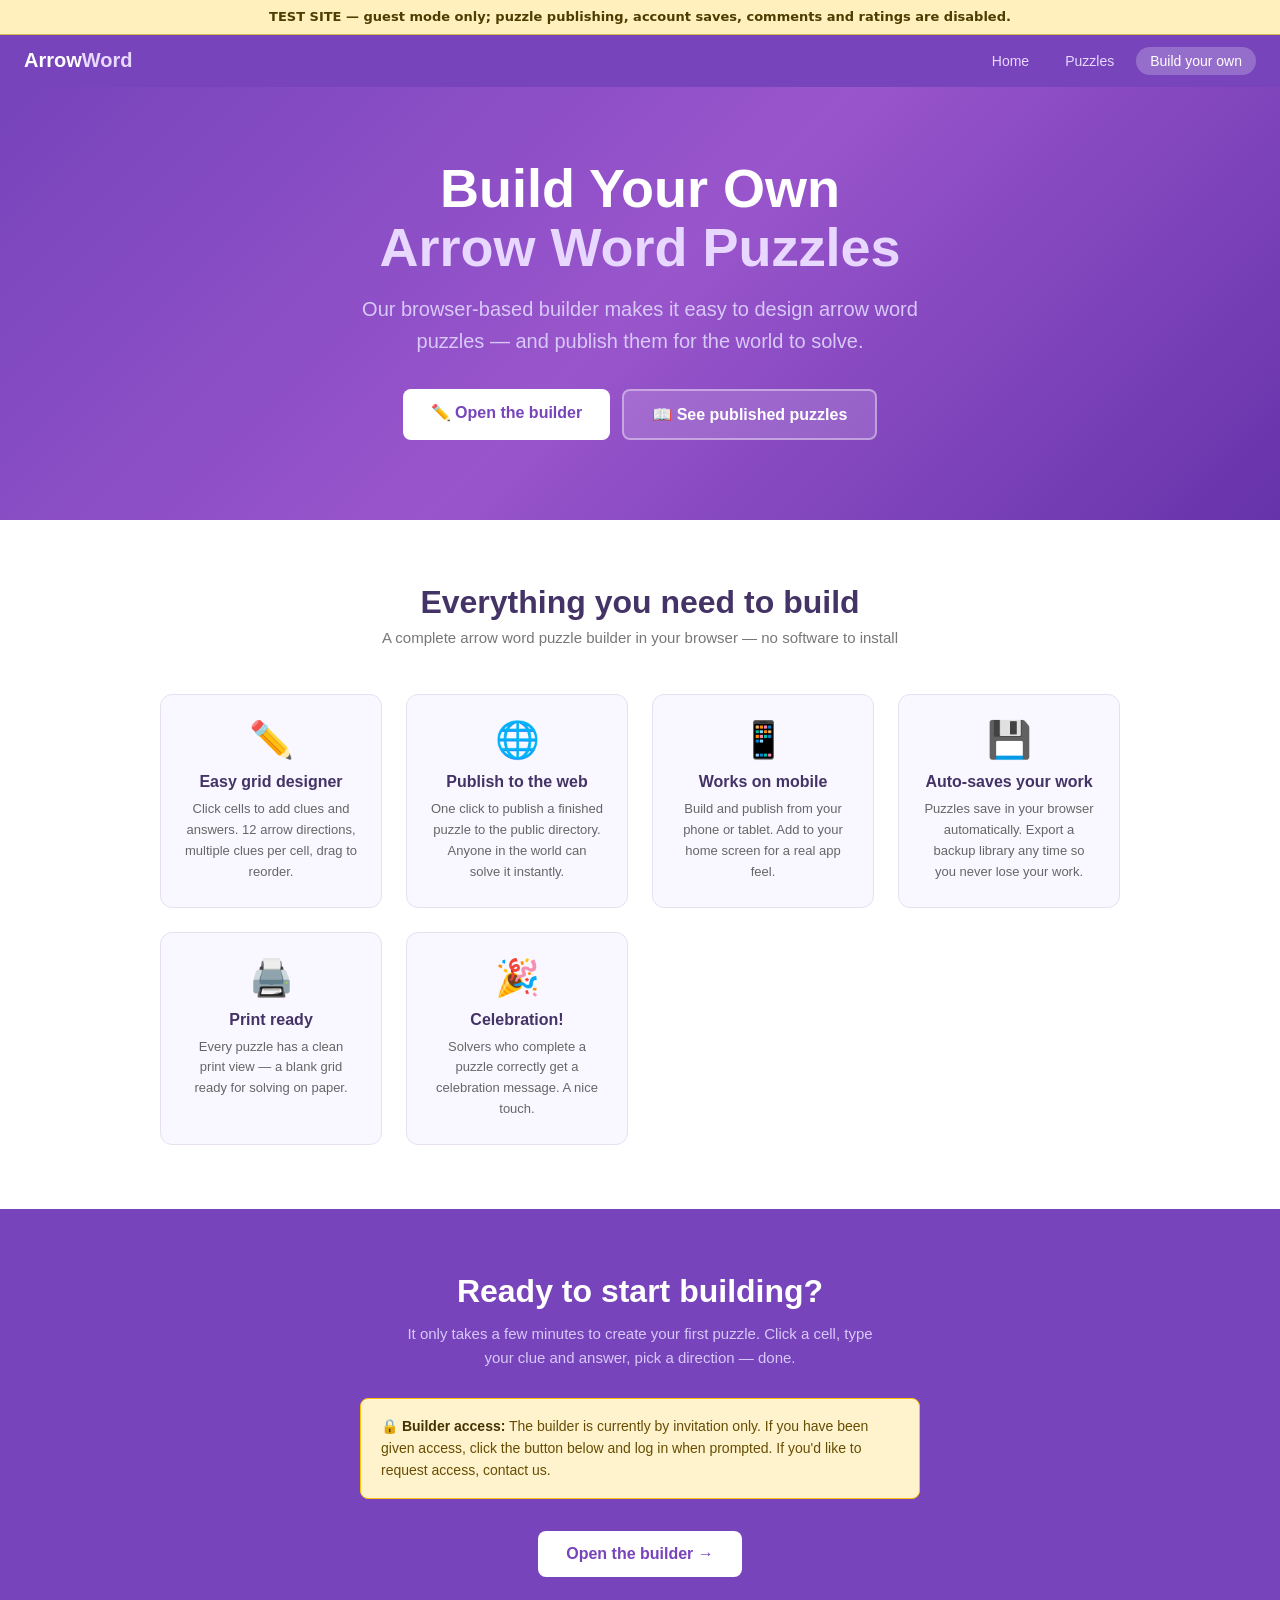
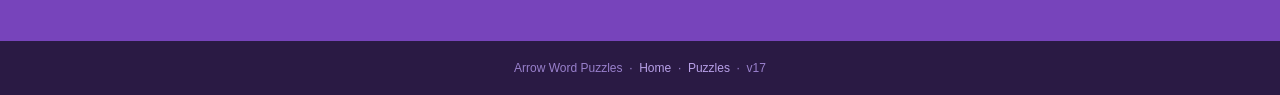
==== about-builder.html @ 591d964e "Add files via upload" ====
<!DOCTYPE html>
<html lang="en">
<head>
<meta charset="UTF-8">
  <meta http-equiv="Cache-Control" content="no-cache, no-store, must-revalidate">
  <meta http-equiv="Pragma" content="no-cache">
  <meta http-equiv="Expires" content="0">
<meta name="viewport" content="width=device-width, initial-scale=1.0">
<link rel="icon" type="image/png" href="favicon.png">
<link rel="apple-touch-icon" href="favicon.png">
<title>Build Your Own Puzzles — Arrow Word Puzzle Builder</title>
<script src="staging-safety.js"></script>
<!-- Arrow Word Puzzles v17 - Builder promo / about page -->
<style>
*{box-sizing:border-box;margin:0;padding:0}
body{font-family:Arial,sans-serif;background:#f5f0ff;color:#222;min-height:100vh}
nav{background:#7744bb;color:#fff;padding:12px 24px;display:flex;align-items:center;justify-content:space-between;gap:12px;flex-wrap:wrap}
.nav-brand{font-size:20px;font-weight:700;text-decoration:none;color:#fff}
.nav-brand span{color:#e8d8ff}
.nav-links{display:flex;gap:8px;flex-wrap:wrap;align-items:center}
.nav-links a{color:#e8d8ff;text-decoration:none;padding:6px 14px;border-radius:20px;font-size:14px;font-weight:500;transition:background .15s}
.nav-links a:hover{background:rgba(255,255,255,0.15)}
.nav-links a.active{background:rgba(255,255,255,0.22);color:#fff}
.hero{background:linear-gradient(135deg,#7744bb 0%,#9955cc 50%,#6633aa 100%);color:#fff;text-align:center;padding:72px 24px 80px}
.hero h1{font-size:clamp(28px,6vw,54px);font-weight:700;margin-bottom:16px;line-height:1.1}
.hero h1 span{color:#e8d8ff}
.hero p{font-size:clamp(15px,2.5vw,20px);color:#d8c8f8;max-width:580px;margin:0 auto 32px;line-height:1.6}
.hero-btns{display:flex;gap:12px;justify-content:center;flex-wrap:wrap}
.btn{display:inline-block;padding:14px 28px;border-radius:8px;font-size:16px;font-weight:600;text-decoration:none;cursor:pointer;border:none;transition:transform .12s,box-shadow .12s}
.btn:hover{transform:translateY(-2px);box-shadow:0 6px 20px rgba(0,0,0,0.2)}
.btn-primary{background:#fff;color:#7744bb}
.btn-secondary{background:rgba(255,255,255,0.15);color:#fff;border:2px solid rgba(255,255,255,0.4)}
.btn-secondary:hover{background:rgba(255,255,255,0.25)}
.features{padding:64px 24px;background:#fff}
.section-title{text-align:center;font-size:clamp(22px,4vw,32px);font-weight:700;color:#443366;margin-bottom:8px}
.section-sub{text-align:center;font-size:15px;color:#777;margin-bottom:48px}
.features-grid{display:grid;grid-template-columns:repeat(auto-fit,minmax(220px,1fr));gap:24px;max-width:960px;margin:0 auto}
.feature-card{background:#f9f7ff;border:1px solid #e8e0f0;border-radius:12px;padding:24px;text-align:center}
.feature-icon{font-size:36px;margin-bottom:12px}
.feature-card h3{font-size:16px;font-weight:700;color:#443366;margin-bottom:8px}
.feature-card p{font-size:13px;color:#666;line-height:1.6}
.cta{background:#7744bb;color:#fff;text-align:center;padding:64px 24px}
.cta h2{font-size:clamp(22px,4vw,32px);font-weight:700;margin-bottom:12px}
.cta p{font-size:15px;color:#d8c8f8;margin-bottom:28px;max-width:480px;margin-left:auto;margin-right:auto;line-height:1.6}
.access-note{background:#fff3cd;border:1px solid #ffc107;border-radius:8px;padding:16px 20px;max-width:560px;margin:0 auto 32px;font-size:14px;color:#664d03;line-height:1.6;text-align:left}
.access-note strong{color:#443300}
footer{background:#2a1a44;color:#9980cc;text-align:center;padding:20px;font-size:12px}
footer a{color:#b8a0e8;text-decoration:none}
footer a:hover{text-decoration:underline}
</style>
</head>
<body>
<nav>
  <a class="nav-brand" href="index.html">Arrow<span>Word</span></a>
  <div class="nav-links">
    <a href="index.html">Home</a>
    <a href="directory.html">Puzzles</a>
    <a href="about-builder.html" class="active">Build your own</a>
  </div>
</nav>

<section class="hero">
  <h1>Build Your Own<br><span>Arrow Word Puzzles</span></h1>
  <p>Our browser-based builder makes it easy to design arrow word puzzles — and publish them for the world to solve.</p>
  <div class="hero-btns">
    <a href="builder.html" class="btn btn-primary">✏️ Open the builder</a>
    <a href="directory.html" class="btn btn-secondary">📖 See published puzzles</a>
  </div>
</section>

<section class="features">
  <div class="section-title">Everything you need to build</div>
  <div class="section-sub">A complete arrow word puzzle builder in your browser — no software to install</div>
  <div class="features-grid">
    <div class="feature-card"><div class="feature-icon">✏️</div><h3>Easy grid designer</h3><p>Click cells to add clues and answers. 12 arrow directions, multiple clues per cell, drag to reorder.</p></div>
    <div class="feature-card"><div class="feature-icon">🌐</div><h3>Publish to the web</h3><p>One click to publish a finished puzzle to the public directory. Anyone in the world can solve it instantly.</p></div>
    <div class="feature-card"><div class="feature-icon">📱</div><h3>Works on mobile</h3><p>Build and publish from your phone or tablet. Add to your home screen for a real app feel.</p></div>
    <div class="feature-card"><div class="feature-icon">💾</div><h3>Auto-saves your work</h3><p>Puzzles save in your browser automatically. Export a backup library any time so you never lose your work.</p></div>
    <div class="feature-card"><div class="feature-icon">🖨️</div><h3>Print ready</h3><p>Every puzzle has a clean print view — a blank grid ready for solving on paper.</p></div>
    <div class="feature-card"><div class="feature-icon">🎉</div><h3>Celebration!</h3><p>Solvers who complete a puzzle correctly get a celebration message. A nice touch.</p></div>
  </div>
</section>

<section class="cta">
  <h2>Ready to start building?</h2>
  <p>It only takes a few minutes to create your first puzzle. Click a cell, type your clue and answer, pick a direction — done.</p>
  <div class="access-note">
    <strong>🔒 Builder access:</strong> The builder is currently by invitation only.
    If you have been given access, click the button below and log in when prompted.
    If you'd like to request access, contact us.
  </div>
  <a href="builder.html" class="btn btn-primary">Open the builder →</a>
</section>

<footer>
  <p>Arrow Word Puzzles &nbsp;·&nbsp; <a href="index.html">Home</a> &nbsp;·&nbsp; <a href="directory.html">Puzzles</a> &nbsp;·&nbsp; v17</p>
</footer>
</body>
</html>
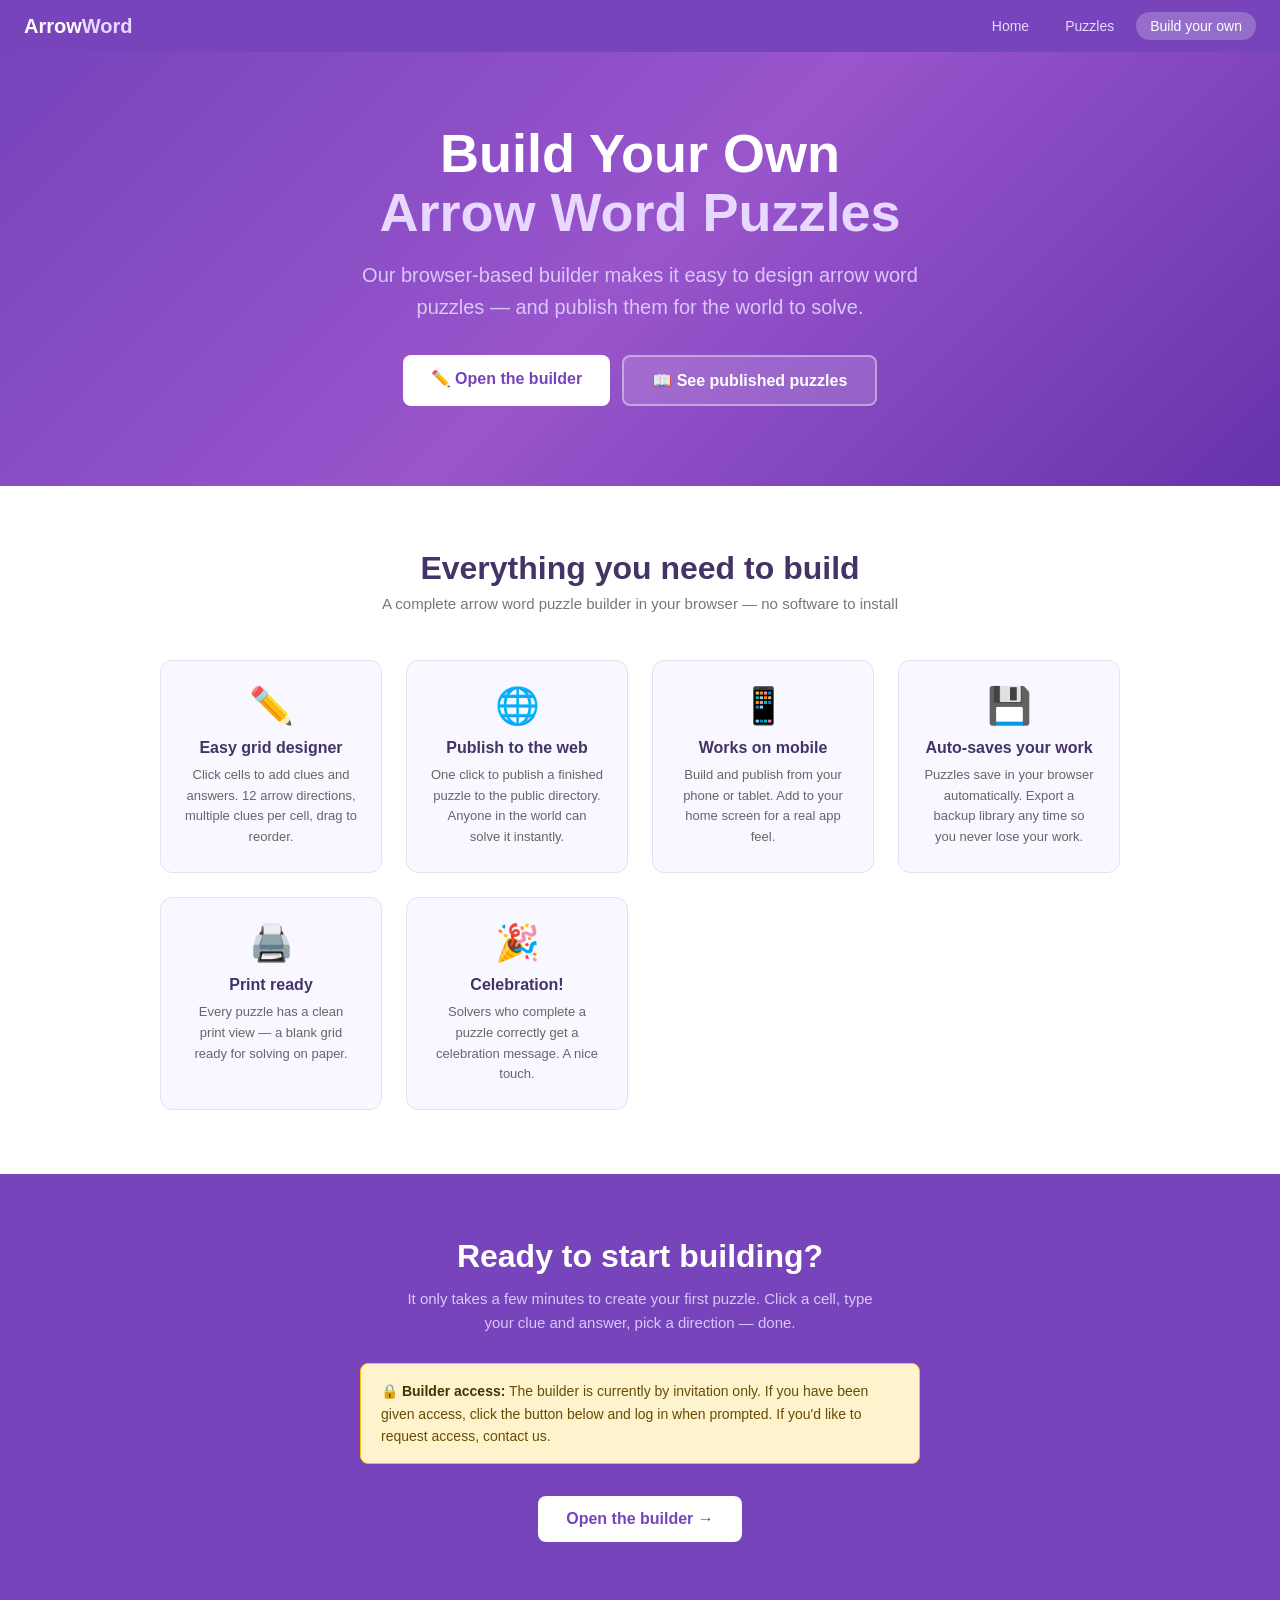
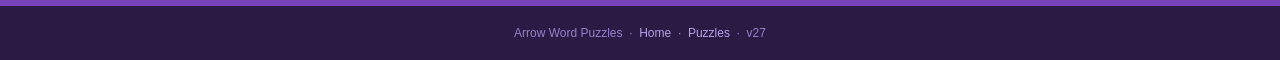
==== commit 79ae7c7e: "Add files via upload" ====
--- a/about-builder.html
+++ b/about-builder.html
@@ -9,8 +9,14 @@
 <link rel="icon" type="image/png" href="favicon.png">
 <link rel="apple-touch-icon" href="favicon.png">
 <title>Build Your Own Puzzles — Arrow Word Puzzle Builder</title>
-<script src="staging-safety.js"></script>
-<!-- Arrow Word Puzzles v17 - Builder promo / about page -->
+<script src="site-banner.js?v=27"></script>
+<!--
+  Arrow Word Puzzles — About the builder
+  CURRENT VERSION: v27
+  CHANGELOG:
+  v27 - Shows a TEST SITE banner when opened from the staging address (site-banner.js).
+  v17 - Builder promo / about page.
+-->
 <style>
 *{box-sizing:border-box;margin:0;padding:0}
 body{font-family:Arial,sans-serif;background:#f5f0ff;color:#222;min-height:100vh}
@@ -93,7 +99,7 @@
 </section>
 
 <footer>
-  <p>Arrow Word Puzzles &nbsp;·&nbsp; <a href="index.html">Home</a> &nbsp;·&nbsp; <a href="directory.html">Puzzles</a> &nbsp;·&nbsp; v17</p>
+  <p>Arrow Word Puzzles &nbsp;·&nbsp; <a href="index.html">Home</a> &nbsp;·&nbsp; <a href="directory.html">Puzzles</a> &nbsp;·&nbsp; v27</p>
 </footer>
 </body>
 </html>
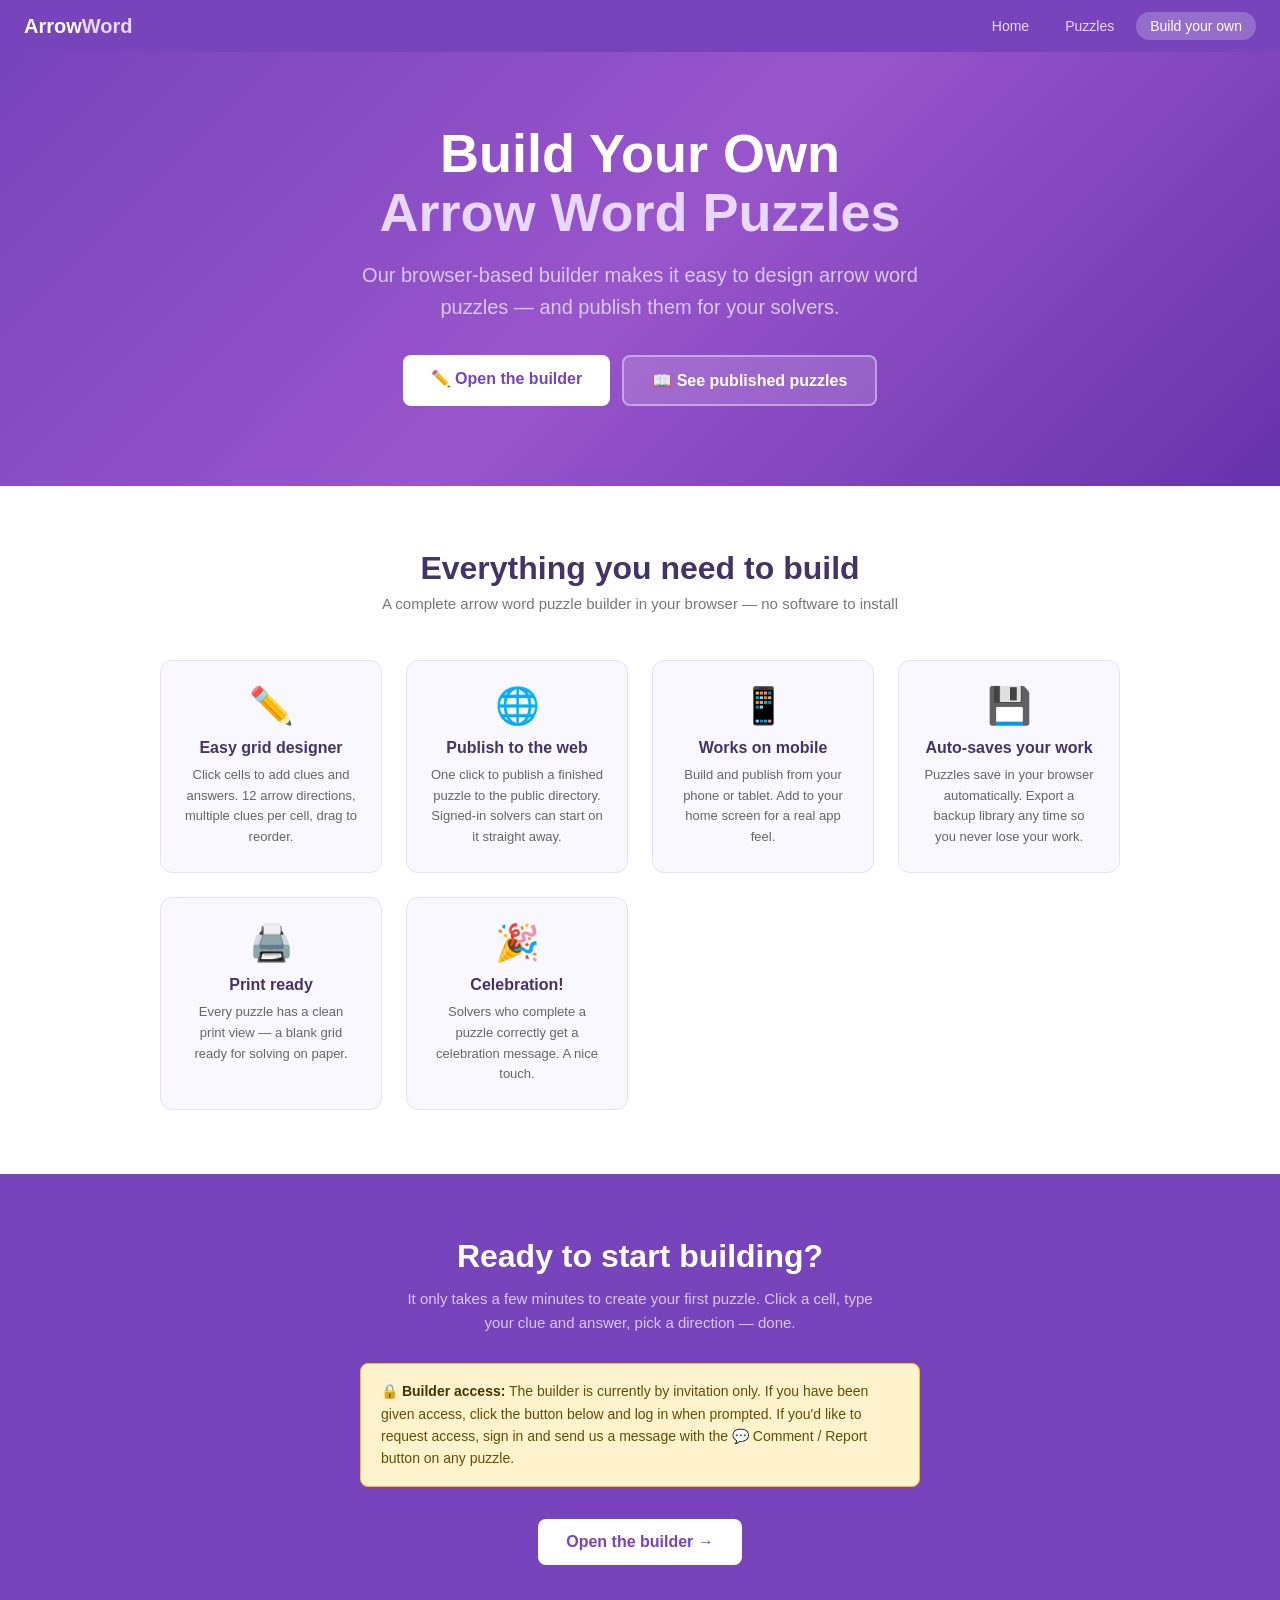
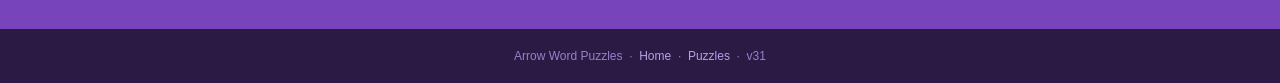
==== commit aa861aa1: "Add files via upload" ====
--- a/about-builder.html
+++ b/about-builder.html
@@ -12,8 +12,10 @@
 <script src="site-banner.js?v=27"></script>
 <!--
   Arrow Word Puzzles — About the builder
-  CURRENT VERSION: v27
+  CURRENT VERSION: v31
   CHANGELOG:
+  v31 - Wording no longer suggests puzzles can be solved without signing in.
+        Access requests now go through the Comment / Report button.
   v27 - Shows a TEST SITE banner when opened from the staging address (site-banner.js).
   v17 - Builder promo / about page.
 -->
@@ -67,7 +69,7 @@
 
 <section class="hero">
   <h1>Build Your Own<br><span>Arrow Word Puzzles</span></h1>
-  <p>Our browser-based builder makes it easy to design arrow word puzzles — and publish them for the world to solve.</p>
+  <p>Our browser-based builder makes it easy to design arrow word puzzles — and publish them for your solvers.</p>
   <div class="hero-btns">
     <a href="builder.html" class="btn btn-primary">✏️ Open the builder</a>
     <a href="directory.html" class="btn btn-secondary">📖 See published puzzles</a>
@@ -79,7 +81,7 @@
   <div class="section-sub">A complete arrow word puzzle builder in your browser — no software to install</div>
   <div class="features-grid">
     <div class="feature-card"><div class="feature-icon">✏️</div><h3>Easy grid designer</h3><p>Click cells to add clues and answers. 12 arrow directions, multiple clues per cell, drag to reorder.</p></div>
-    <div class="feature-card"><div class="feature-icon">🌐</div><h3>Publish to the web</h3><p>One click to publish a finished puzzle to the public directory. Anyone in the world can solve it instantly.</p></div>
+    <div class="feature-card"><div class="feature-icon">🌐</div><h3>Publish to the web</h3><p>One click to publish a finished puzzle to the public directory. Signed-in solvers can start on it straight away.</p></div>
     <div class="feature-card"><div class="feature-icon">📱</div><h3>Works on mobile</h3><p>Build and publish from your phone or tablet. Add to your home screen for a real app feel.</p></div>
     <div class="feature-card"><div class="feature-icon">💾</div><h3>Auto-saves your work</h3><p>Puzzles save in your browser automatically. Export a backup library any time so you never lose your work.</p></div>
     <div class="feature-card"><div class="feature-icon">🖨️</div><h3>Print ready</h3><p>Every puzzle has a clean print view — a blank grid ready for solving on paper.</p></div>
@@ -93,13 +95,13 @@
   <div class="access-note">
     <strong>🔒 Builder access:</strong> The builder is currently by invitation only.
     If you have been given access, click the button below and log in when prompted.
-    If you'd like to request access, contact us.
+    If you'd like to request access, sign in and send us a message with the 💬 Comment / Report button on any puzzle.
   </div>
   <a href="builder.html" class="btn btn-primary">Open the builder →</a>
 </section>
 
 <footer>
-  <p>Arrow Word Puzzles &nbsp;·&nbsp; <a href="index.html">Home</a> &nbsp;·&nbsp; <a href="directory.html">Puzzles</a> &nbsp;·&nbsp; v27</p>
+  <p>Arrow Word Puzzles &nbsp;·&nbsp; <a href="index.html">Home</a> &nbsp;·&nbsp; <a href="directory.html">Puzzles</a> &nbsp;·&nbsp; v31</p>
 </footer>
 </body>
 </html>
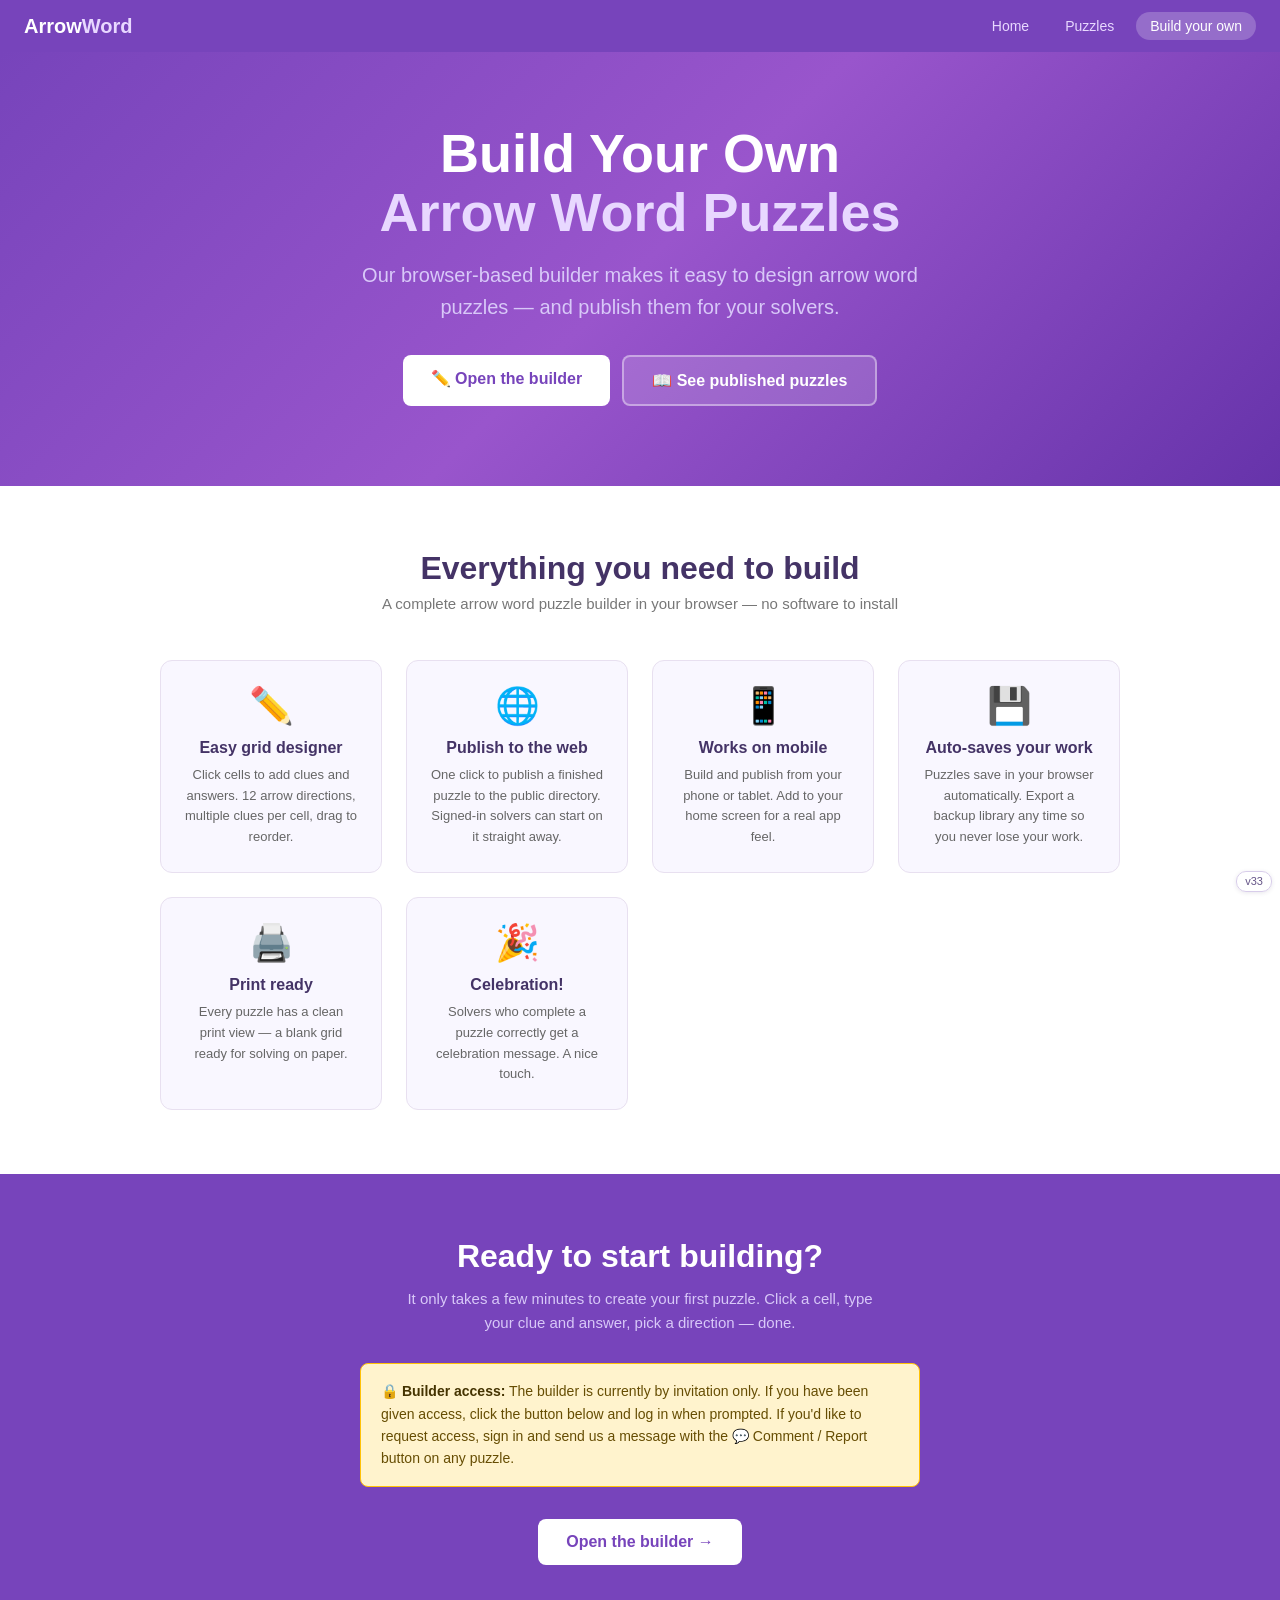
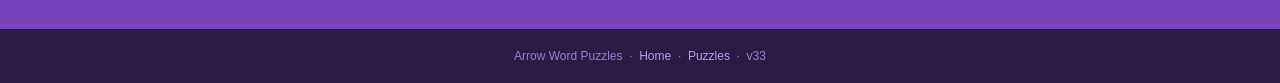
==== commit 1d71954c: "Add files via upload" ====
--- a/about-builder.html
+++ b/about-builder.html
@@ -9,11 +9,14 @@
 <link rel="icon" type="image/png" href="favicon.png">
 <link rel="apple-touch-icon" href="favicon.png">
 <title>Build Your Own Puzzles — Arrow Word Puzzle Builder</title>
-<script src="site-banner.js?v=27"></script>
+<meta name="aw-version" content="v33">
+<script src="site-banner.js?v=33"></script>
 <!--
   Arrow Word Puzzles — About the builder
-  CURRENT VERSION: v31
+  CURRENT VERSION: v33
   CHANGELOG:
+  v33 - Shows its version number in the bottom-right corner (click it for
+        details and to check for a newer upload).
   v31 - Wording no longer suggests puzzles can be solved without signing in.
         Access requests now go through the Comment / Report button.
   v27 - Shows a TEST SITE banner when opened from the staging address (site-banner.js).
@@ -101,7 +104,7 @@
 </section>
 
 <footer>
-  <p>Arrow Word Puzzles &nbsp;·&nbsp; <a href="index.html">Home</a> &nbsp;·&nbsp; <a href="directory.html">Puzzles</a> &nbsp;·&nbsp; v31</p>
+  <p>Arrow Word Puzzles &nbsp;·&nbsp; <a href="index.html">Home</a> &nbsp;·&nbsp; <a href="directory.html">Puzzles</a> &nbsp;·&nbsp; v33</p>
 </footer>
 </body>
 </html>
